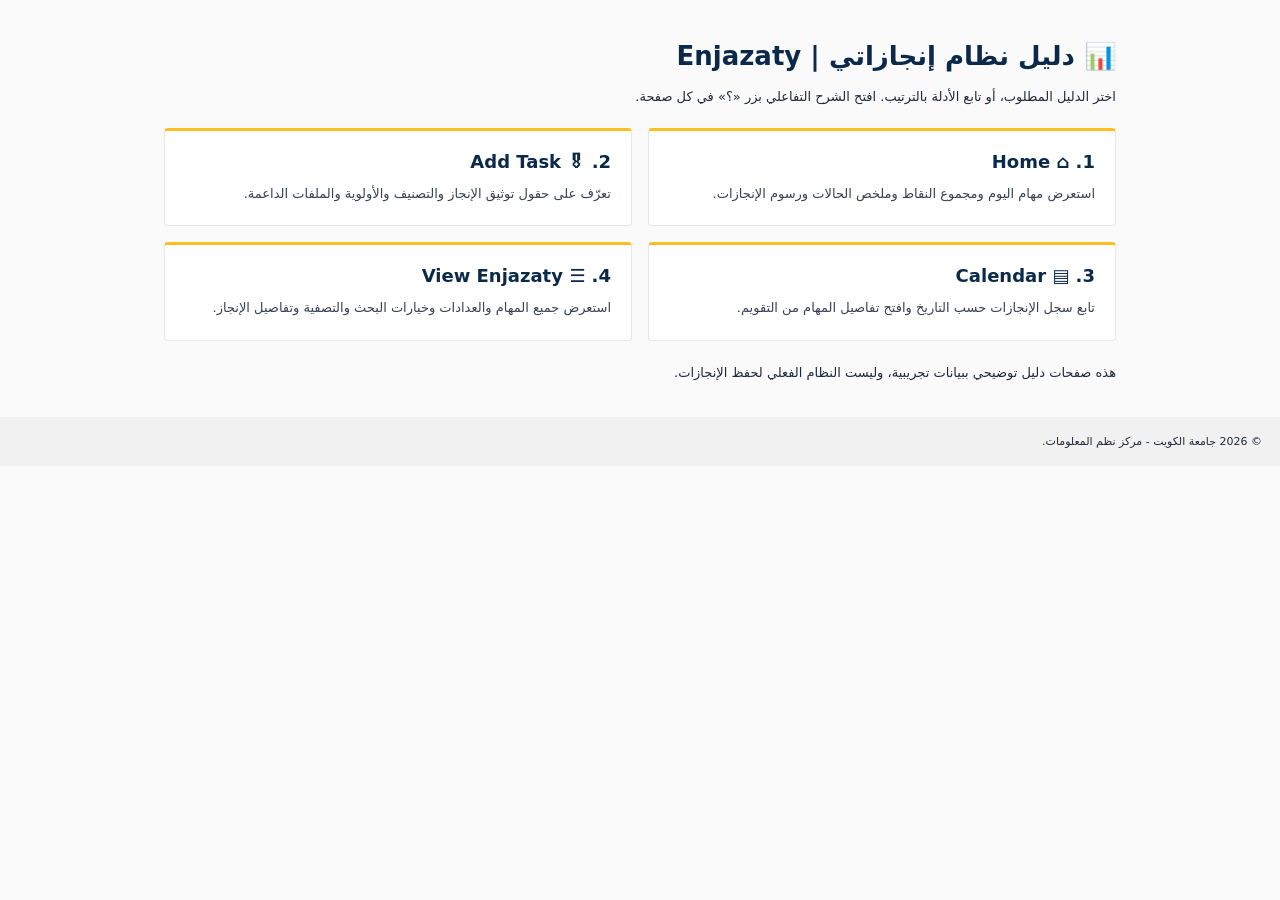
==== multipage/index.html @ e4b004b9 "Add static multi-page Enjazaty guide with shared navigation and tutorials Co-authored-by: q8k1 <8177" ====
<!DOCTYPE html>
<html lang="ar" dir="rtl">
<head>
<meta charset="UTF-8">
<meta name="viewport" content="width=device-width, initial-scale=1">
<link rel="icon" href="data:,">
<title>دليل نظام إنجازاتي | Enjazaty Guide</title>
<link rel="stylesheet" href="styles.css">
</head>
<body>
<main class="hub">
  <h1>📊 دليل نظام إنجازاتي | Enjazaty</h1>
  <p>اختر الدليل المطلوب، أو تابع الأدلة بالترتيب. افتح الشرح التفاعلي بزر «؟» في كل صفحة.</p>
  <div class="hub-grid">
    <a class="box hub-card" href="01-home.html"><h2>1. ⌂ Home</h2><p>استعرض مهام اليوم ومجموع النقاط وملخص الحالات ورسوم الإنجازات.</p></a>
    <a class="box hub-card" href="02-add-task.html"><h2>2. 🎖 Add Task</h2><p>تعرّف على حقول توثيق الإنجاز والتصنيف والأولوية والملفات الداعمة.</p></a>
    <a class="box hub-card" href="03-calendar.html"><h2>3. ▤ Calendar</h2><p>تابع سجل الإنجازات حسب التاريخ وافتح تفاصيل المهام من التقويم.</p></a>
    <a class="box hub-card" href="04-view-enjazaty.html"><h2>4. ☰ View Enjazaty</h2><p>استعرض جميع المهام والعدادات وخيارات البحث والتصفية وتفاصيل الإنجاز.</p></a>
  </div>
  <p>هذه صفحات دليل توضيحي ببيانات تجريبية، وليست النظام الفعلي لحفظ الإنجازات.</p>
</main>
<footer class="footer">© 2026 جامعة الكويت - مركز نظم المعلومات.</footer>
</body>
</html>
---- multipage/styles.css ----
*{box-sizing:border-box}
body{margin:0;font-family:Segoe UI,Tahoma,system-ui,sans-serif;font-size:13px;color:#1f2937;background:#fafafa}
.navy{color:#0b2a4a}
.app{display:flex;min-height:100vh}
.side{width:160px;background:#000;color:#fff;flex-shrink:0;padding-top:6px}
.side a{display:flex;gap:8px;align-items:center;padding:8px 10px;color:#fff;text-decoration:none;font-size:12px;cursor:pointer}
.side a.active{background:#111;font-weight:700}
.main{flex:1;display:flex;flex-direction:column;min-width:0}
.page{padding:12px;flex:1}
.footer{background:#f1f1f1;padding:18px;text-align:right;font-size:11px;direction:rtl}
.box{background:#fff;border:1px solid #e5e7eb;border-radius:4px}
.btn{border:1px solid #d1d5db;background:#fff;border-radius:6px;padding:5px 12px;font-size:12px;cursor:pointer}
.btn-dark{background:#0b2a4a;color:#fff;border:0;border-radius:5px;padding:7px 12px;font-weight:600;font-size:11px;cursor:pointer}
.btn-yellow{background:#fbbf24;border:0;border-radius:5px;padding:4px 12px;font-size:11px;cursor:pointer}
.pill{display:inline-block;border:1px solid #e5e7eb;border-radius:4px;padding:2px 6px;font-size:10px;color:#6b7280;margin-right:4px}
.pill b{color:#111}
.badge{display:inline-flex;align-items:center;gap:4px;background:#dcfce7;color:#166534;border-radius:10px;padding:1px 8px;font-size:10px}
.badge.req{background:#e0e7ff;color:#3730a3}
.badge::before{content:"";width:5px;height:5px;border-radius:50%;background:currentColor}
.card{background:#fff;border:1px solid #e5e7eb;border-left:3px solid #15803d;border-radius:8px;padding:10px;width:235px;max-width:100%;display:flex;flex-direction:column;gap:6px}
.card.blue{border-left-color:#4338ca}
.card h4{margin:0;font-size:13px;display:flex;justify-content:space-between}
.card h4 small{font-weight:400;color:#6b7280;font-size:10px}
.card .foot{border-top:1px solid #eee;padding-top:8px;margin-top:auto;display:flex;justify-content:space-between;align-items:center;font-size:10px;color:#6b7280}
.date-in{flex:1;min-width:0;background:#f5f5f5;border:1px solid #ddd;padding:3px 6px;font-size:10px;position:relative}
.date-in span{display:block;font-size:9px;color:#555}
.date-in::after{content:"📅";position:absolute;right:6px;top:6px;font-size:10px}
.section-h{padding:10px;border-bottom:1px solid #eee;font-size:12px}
.form label{display:block;margin:14px 0 4px;font-size:11px;color:#374151}
.form label.req::before{content:"* ";color:#dc2626}
.form input,.form select,.form textarea{width:100%;min-width:0;border:1px solid #d1d5db;border-radius:4px;padding:6px;font-size:12px;font-family:inherit}
.form textarea{width:50%;height:75px}
.chips{display:flex;flex-wrap:wrap;gap:4px}
.chips button{border:1px solid #d1d5db;background:#fff;border-radius:4px;padding:6px 10px;font-size:10px;font-weight:600;cursor:pointer;color:#0b2a4a}
.chips button.on{background:#0b2a4a;color:#fff!important}
.cal{width:100%;border-collapse:collapse;table-layout:fixed;direction:ltr}
.cal th{border:1px solid #ddd;font-size:12px;padding:3px}
.cal td{border:1px solid #ddd;height:105px;vertical-align:top;text-align:right;padding:3px;font-size:11px}
.cal td.muted{color:#aaa}
.cal td.today{background:#fff8dc}
.ev{display:block;width:100%;border:0;text-align:left;color:#fff;font-family:inherit;font-size:10px;padding:2px 4px;border-radius:3px;margin-top:4px;cursor:pointer;overflow-wrap:anywhere}
.stat{flex:1;min-width:0;background:#fff;border:1px solid #e5e7eb;border-radius:8px;padding:12px}
.stat b{font-size:20px;display:block}
.stat span{font-size:11px;color:#6b7280}
.rpill{border:1px solid #d1d5db;background:#fff;border-radius:16px;padding:5px 10px;font-size:11px;cursor:pointer}
.rpill.on{background:#0b2a4a;color:#fff;border-color:#0b2a4a}
.overlay{display:none;position:fixed;inset:0;background:rgba(0,0,0,.25);z-index:50;align-items:flex-start;justify-content:center;padding:40px 12px 12px}
.overlay.show{display:flex}
.modal{background:#fff;width:480px;max-width:100%;max-height:calc(100dvh - 52px);overflow:auto;border-radius:4px;box-shadow:0 10px 40px rgba(0,0,0,.3)}
.modal .mh{display:flex;justify-content:space-between;padding:12px;border-bottom:1px solid #eee}
.modal .inner{margin:12px;border:1px solid #e5e7eb;border-left:4px solid #fbbf24;border-radius:6px;padding:14px}
.modal .lbl{font-size:9px;color:#6b7280;font-weight:600;margin:12px 0 4px;text-transform:uppercase}
.modal .fld{border:1px solid #ddd;border-radius:4px;padding:7px;font-size:11px;min-height:28px;margin-left:6px}
.modal .area{min-height:70px}
#spot{position:fixed;z-index:90;border-radius:6px;box-shadow:0 0 0 9999px rgba(0,0,0,.45),0 0 0 3px #4f46e5;pointer-events:none}
#tip{position:fixed;z-index:100;background:#fff;border-radius:10px;box-shadow:0 8px 30px rgba(0,0,0,.3);width:300px;max-width:calc(100vw - 20px);max-height:calc(100dvh - 20px);overflow:auto;padding:24px 14px 14px}
#tip .ar{direction:rtl;text-align:right;color:#374151;margin-top:6px;border-top:1px dashed #ddd;padding-top:6px}
#tip .en{direction:ltr;text-align:left;font-weight:600;color:#0b2a4a}
#tip .nav{display:flex;direction:ltr;justify-content:space-between;align-items:center;margin-top:10px}
#tip .nav button{border:0;border-radius:6px;padding:6px 12px;cursor:pointer;font-size:12px}
#tip .next{background:#4f46e5;color:#fff}
#tip .back{background:#e5e7eb}
#tip .count{font-size:11px;color:#6b7280}
#tip .x{position:absolute;top:6px;right:9px;cursor:pointer;color:#666;border:0;background:none;font-size:14px}
#help{position:fixed;bottom:16px;right:16px;z-index:110;background:#4f46e5;color:#fff;border:0;border-radius:50%;width:44px;height:44px;font-size:18px;cursor:pointer}
[hidden]{display:none!important}
a{color:#0b2a4a}
button,input,select,textarea{font-family:inherit}
button:focus-visible,a:focus-visible,input:focus-visible,select:focus-visible,textarea:focus-visible{outline:3px solid #4f46e5;outline-offset:2px}
.guide-header{padding:16px;background:#fff;border-bottom:2px solid #fbbf24;display:flex;align-items:center;justify-content:space-between;gap:12px;flex-wrap:wrap}
.guide-header h1{font-size:20px;margin:0;color:#0b2a4a}
.guide-links{padding:16px 12px 72px;display:flex;justify-content:space-between;gap:12px;flex-wrap:wrap}
.hub{max-width:1000px;margin:auto;padding:24px}
.hub h1{color:#0b2a4a}
.hub-grid{display:grid;grid-template-columns:repeat(2,minmax(0,1fr));gap:16px;margin:24px 0}
.hub-card{display:block;text-decoration:none;padding:20px;border-top:3px solid #fbbf24}
.hub-card h2{font-size:18px;margin:0 0 10px}
.hub-card p{color:#374151;line-height:1.8;margin:0}
#barNames>div{min-width:0;overflow-wrap:anywhere}
#bars,#barNames{direction:ltr}
#stats{flex-wrap:wrap}
#timeF,#rangeF,#statusF,#viewT{display:flex;flex-wrap:wrap;gap:4px;align-items:center}
#rangeF input{min-width:0;max-width:135px}
#searchF{min-width:0}
#cards.list .card{width:100%}
.page>div[style*="display:flex"]{flex-wrap:wrap;gap:8px}
#calNav,#calView{display:flex;flex-wrap:wrap}
.calendar-list{padding:12px;display:grid;gap:12px}
@media(max-width:700px){
 .app{flex-direction:column}
 .side{width:100%;display:grid;grid-template-columns:repeat(2,minmax(0,1fr));padding:4px}
 .side a{padding:10px}
 .guide-header{padding:12px}
 .guide-header h1{font-size:18px}
 .page{padding:10px}
 .stat{flex:1 1 90px;padding:10px}
 .form textarea{width:100%}
 #searchF{flex-basis:100%!important}
 #statusF{flex:1 1 100%}
 #rangeF{margin-top:8px}
 .cal td{height:85px;padding:2px;font-size:10px}
 .cal th{font-size:10px;padding:3px 0}
 .ev{font-size:9px;padding:2px}
 .hub{padding:16px}
 .hub-grid{grid-template-columns:1fr}
 .card{width:100%}
}
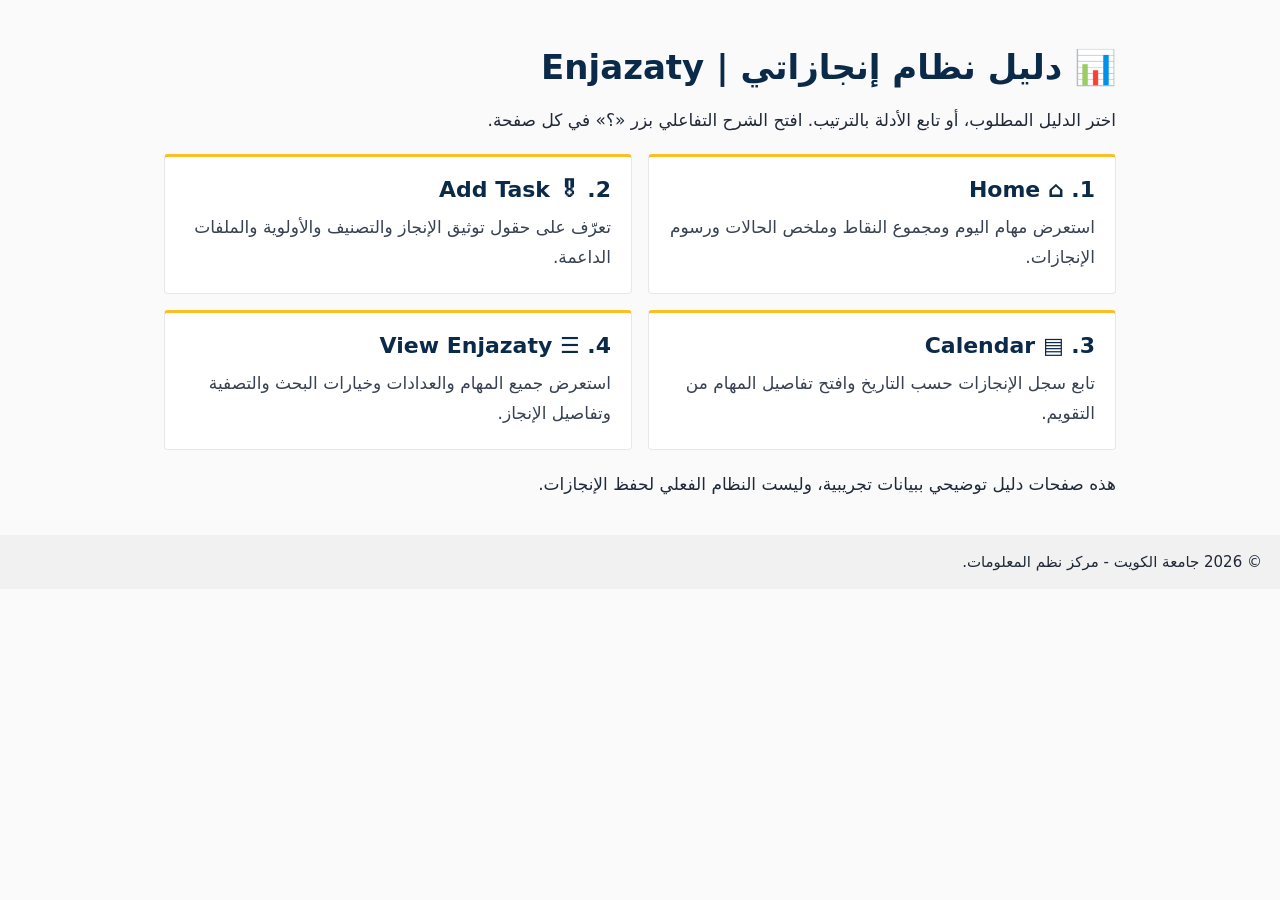
==== commit 0ee4d36f: "Add version query to CSS/JS links so browsers load the latest styles Co-authored-by: q8k1 <81775552+" ====
--- a/multipage/index.html
+++ b/multipage/index.html
@@ -5,7 +5,7 @@
 <meta name="viewport" content="width=device-width, initial-scale=1">
 <link rel="icon" href="data:,">
 <title>دليل نظام إنجازاتي | Enjazaty Guide</title>
-<link rel="stylesheet" href="styles.css">
+<link rel="stylesheet" href="styles.css?v=3">
 </head>
 <body>
 <main class="hub">
--- a/multipage/styles.css
+++ b/multipage/styles.css
@@ -1,80 +1,86 @@
 *{box-sizing:border-box}
-body{margin:0;font-family:Segoe UI,Tahoma,system-ui,sans-serif;font-size:13px;color:#1f2937;background:#fafafa}
+body{margin:0;font-family:Segoe UI,Tahoma,system-ui,sans-serif;font-size:17px;color:#1f2937;background:#fafafa}
 .navy{color:#0b2a4a}
 .app{display:flex;min-height:100vh}
 .side{width:160px;background:#000;color:#fff;flex-shrink:0;padding-top:6px}
-.side a{display:flex;gap:8px;align-items:center;padding:8px 10px;color:#fff;text-decoration:none;font-size:12px;cursor:pointer}
+.side a{display:flex;gap:8px;align-items:center;padding:8px 10px;color:#fff;text-decoration:none;font-size:16px;cursor:pointer}
 .side a.active{background:#111;font-weight:700}
 .main{flex:1;display:flex;flex-direction:column;min-width:0}
 .page{padding:12px;flex:1}
-.footer{background:#f1f1f1;padding:18px;text-align:right;font-size:11px;direction:rtl}
+.footer{background:#f1f1f1;padding:18px;text-align:right;font-size:15px;direction:rtl}
 .box{background:#fff;border:1px solid #e5e7eb;border-radius:4px}
-.btn{border:1px solid #d1d5db;background:#fff;border-radius:6px;padding:5px 12px;font-size:12px;cursor:pointer}
-.btn-dark{background:#0b2a4a;color:#fff;border:0;border-radius:5px;padding:7px 12px;font-weight:600;font-size:11px;cursor:pointer}
-.btn-yellow{background:#fbbf24;border:0;border-radius:5px;padding:4px 12px;font-size:11px;cursor:pointer}
-.pill{display:inline-block;border:1px solid #e5e7eb;border-radius:4px;padding:2px 6px;font-size:10px;color:#6b7280;margin-right:4px}
+.btn{border:1px solid #d1d5db;background:#fff;border-radius:6px;padding:5px 12px;font-size:16px;cursor:pointer}
+.btn-dark{background:#0b2a4a;color:#fff;border:0;border-radius:5px;padding:7px 12px;font-weight:600;font-size:15px;cursor:pointer}
+.btn-yellow{background:#fbbf24;border:0;border-radius:5px;padding:4px 12px;font-size:15px;cursor:pointer}
+.pill{display:inline-block;border:1px solid #e5e7eb;border-radius:4px;padding:2px 6px;font-size:14px;color:#6b7280;margin-right:4px}
 .pill b{color:#111}
-.badge{display:inline-flex;align-items:center;gap:4px;background:#dcfce7;color:#166534;border-radius:10px;padding:1px 8px;font-size:10px}
+.badge{display:inline-flex;align-items:center;gap:4px;background:#dcfce7;color:#166534;border-radius:10px;padding:1px 8px;font-size:14px}
 .badge.req{background:#e0e7ff;color:#3730a3}
 .badge::before{content:"";width:5px;height:5px;border-radius:50%;background:currentColor}
 .card{background:#fff;border:1px solid #e5e7eb;border-left:3px solid #15803d;border-radius:8px;padding:10px;width:235px;max-width:100%;display:flex;flex-direction:column;gap:6px}
 .card.blue{border-left-color:#4338ca}
-.card h4{margin:0;font-size:13px;display:flex;justify-content:space-between}
-.card h4 small{font-weight:400;color:#6b7280;font-size:10px}
-.card .foot{border-top:1px solid #eee;padding-top:8px;margin-top:auto;display:flex;justify-content:space-between;align-items:center;font-size:10px;color:#6b7280}
-.date-in{flex:1;min-width:0;background:#f5f5f5;border:1px solid #ddd;padding:3px 6px;font-size:10px;position:relative}
-.date-in span{display:block;font-size:9px;color:#555}
-.date-in::after{content:"📅";position:absolute;right:6px;top:6px;font-size:10px}
-.section-h{padding:10px;border-bottom:1px solid #eee;font-size:12px}
-.form label{display:block;margin:14px 0 4px;font-size:11px;color:#374151}
+.card h4{margin:0;font-size:17px;display:flex;justify-content:space-between}
+.card h4 small{font-weight:400;color:#6b7280;font-size:14px}
+.card .foot{border-top:1px solid #eee;padding-top:8px;margin-top:auto;display:flex;justify-content:space-between;align-items:center;font-size:14px;color:#6b7280}
+.date-in{flex:1;min-width:0;background:#f5f5f5;border:1px solid #ddd;padding:3px 6px;font-size:14px;position:relative}
+.date-in span{display:block;font-size:13px;color:#555}
+.date-in::after{content:"📅";position:absolute;right:6px;top:6px;font-size:14px}
+.section-h{padding:10px;border-bottom:1px solid #eee;font-size:16px}
+.form label{display:block;margin:14px 0 4px;font-size:15px;color:#374151}
 .form label.req::before{content:"* ";color:#dc2626}
-.form input,.form select,.form textarea{width:100%;min-width:0;border:1px solid #d1d5db;border-radius:4px;padding:6px;font-size:12px;font-family:inherit}
+.form input,.form select,.form textarea{width:100%;min-width:0;border:1px solid #d1d5db;border-radius:4px;padding:6px;font-size:16px;font-family:inherit}
 .form textarea{width:50%;height:75px}
 .chips{display:flex;flex-wrap:wrap;gap:4px}
-.chips button{border:1px solid #d1d5db;background:#fff;border-radius:4px;padding:6px 10px;font-size:10px;font-weight:600;cursor:pointer;color:#0b2a4a}
+.chips button{border:1px solid #d1d5db;background:#fff;border-radius:4px;padding:6px 10px;font-size:14px;font-weight:600;cursor:pointer;color:#0b2a4a}
 .chips button.on{background:#0b2a4a;color:#fff!important}
 .cal{width:100%;border-collapse:collapse;table-layout:fixed;direction:ltr}
-.cal th{border:1px solid #ddd;font-size:12px;padding:3px}
-.cal td{border:1px solid #ddd;height:105px;vertical-align:top;text-align:right;padding:3px;font-size:11px}
+.cal th{border:1px solid #ddd;font-size:16px;padding:3px}
+.cal td{border:1px solid #ddd;height:105px;vertical-align:top;text-align:right;padding:3px;font-size:15px}
 .cal td.muted{color:#aaa}
 .cal td.today{background:#fff8dc}
-.ev{display:block;width:100%;border:0;text-align:left;color:#fff;font-family:inherit;font-size:10px;padding:2px 4px;border-radius:3px;margin-top:4px;cursor:pointer;overflow-wrap:anywhere}
+.ev{display:block;width:100%;border:0;text-align:left;color:#fff;font-family:inherit;font-size:14px;padding:2px 4px;border-radius:3px;margin-top:4px;cursor:pointer;overflow-wrap:anywhere}
 .stat{flex:1;min-width:0;background:#fff;border:1px solid #e5e7eb;border-radius:8px;padding:12px}
-.stat b{font-size:20px;display:block}
-.stat span{font-size:11px;color:#6b7280}
-.rpill{border:1px solid #d1d5db;background:#fff;border-radius:16px;padding:5px 10px;font-size:11px;cursor:pointer}
+.stat b{font-size:24px;display:block}
+.stat span{font-size:15px;color:#6b7280}
+.rpill{border:1px solid #d1d5db;background:#fff;border-radius:16px;padding:5px 10px;font-size:15px;cursor:pointer}
 .rpill.on{background:#0b2a4a;color:#fff;border-color:#0b2a4a}
 .overlay{display:none;position:fixed;inset:0;background:rgba(0,0,0,.25);z-index:50;align-items:flex-start;justify-content:center;padding:40px 12px 12px}
 .overlay.show{display:flex}
 .modal{background:#fff;width:480px;max-width:100%;max-height:calc(100dvh - 52px);overflow:auto;border-radius:4px;box-shadow:0 10px 40px rgba(0,0,0,.3)}
 .modal .mh{display:flex;justify-content:space-between;padding:12px;border-bottom:1px solid #eee}
 .modal .inner{margin:12px;border:1px solid #e5e7eb;border-left:4px solid #fbbf24;border-radius:6px;padding:14px}
-.modal .lbl{font-size:9px;color:#6b7280;font-weight:600;margin:12px 0 4px;text-transform:uppercase}
-.modal .fld{border:1px solid #ddd;border-radius:4px;padding:7px;font-size:11px;min-height:28px;margin-left:6px}
+.modal .lbl{font-size:13px;color:#6b7280;font-weight:600;margin:12px 0 4px;text-transform:uppercase}
+.modal .fld{border:1px solid #ddd;border-radius:4px;padding:7px;font-size:15px;min-height:28px;margin-left:6px}
 .modal .area{min-height:70px}
 #spot{position:fixed;z-index:90;border-radius:6px;box-shadow:0 0 0 9999px rgba(0,0,0,.45),0 0 0 3px #4f46e5;pointer-events:none}
-#tip{position:fixed;z-index:100;background:#fff;border-radius:10px;box-shadow:0 8px 30px rgba(0,0,0,.3);width:300px;max-width:calc(100vw - 20px);max-height:calc(100dvh - 20px);overflow:auto;padding:24px 14px 14px}
+#tip{position:fixed;z-index:100;background:#fff;border-radius:10px;box-shadow:0 8px 30px rgba(0,0,0,.3);width:340px;max-width:calc(100vw - 20px);max-height:calc(100dvh - 20px);overflow:auto;padding:24px 14px 14px}
 #tip .ar{direction:rtl;text-align:right;color:#374151;margin-top:6px;border-top:1px dashed #ddd;padding-top:6px}
 #tip .en{direction:ltr;text-align:left;font-weight:600;color:#0b2a4a}
 #tip .nav{display:flex;direction:ltr;justify-content:space-between;align-items:center;margin-top:10px}
-#tip .nav button{border:0;border-radius:6px;padding:6px 12px;cursor:pointer;font-size:12px}
+#tip .nav button{border:0;border-radius:6px;padding:6px 12px;cursor:pointer;font-size:16px}
 #tip .next{background:#4f46e5;color:#fff}
 #tip .back{background:#e5e7eb}
-#tip .count{font-size:11px;color:#6b7280}
-#tip .x{position:absolute;top:6px;right:9px;cursor:pointer;color:#666;border:0;background:none;font-size:14px}
-#help{position:fixed;bottom:16px;right:16px;z-index:110;background:#4f46e5;color:#fff;border:0;border-radius:50%;width:44px;height:44px;font-size:18px;cursor:pointer}
+#tip .count{font-size:15px;color:#6b7280}
+#tip .x{position:absolute;top:6px;right:9px;cursor:pointer;color:#666;border:0;background:none;font-size:18px}
+#help{position:fixed;bottom:16px;right:16px;z-index:110;background:#4f46e5;color:#fff;border:0;border-radius:50%;width:64px;height:64px;font-size:34px;font-weight:700;cursor:pointer;box-shadow:0 0 0 0 rgba(79,70,229,.7);animation:help-beat 1.6s ease-in-out infinite}
+@keyframes help-beat{0%,100%{transform:scale(1);box-shadow:0 0 6px 2px rgba(79,70,229,.6)}15%{transform:scale(1.18);box-shadow:0 0 18px 8px rgba(124,58,237,.75)}30%{transform:scale(1)}45%{transform:scale(1.12);box-shadow:0 0 14px 6px rgba(124,58,237,.6)}}
+@media(prefers-reduced-motion:reduce){#help{animation:none;box-shadow:0 0 14px 6px rgba(124,58,237,.6)}}
+.start-overlay{position:fixed;inset:0;z-index:120;background:rgba(0,0,0,.45);display:flex;align-items:center;justify-content:center;padding:12px}
+.start-box{background:#fff;border-radius:14px;box-shadow:0 10px 40px rgba(0,0,0,.35);padding:32px 48px}
+.start-btn{background:#4f46e5;color:#fff;border:0;border-radius:10px;padding:14px 48px;font-size:28px;font-weight:700;cursor:pointer}
+.start-btn:hover{background:#4338ca}
 [hidden]{display:none!important}
 a{color:#0b2a4a}
 button,input,select,textarea{font-family:inherit}
 button:focus-visible,a:focus-visible,input:focus-visible,select:focus-visible,textarea:focus-visible{outline:3px solid #4f46e5;outline-offset:2px}
 .guide-header{padding:16px;background:#fff;border-bottom:2px solid #fbbf24;display:flex;align-items:center;justify-content:space-between;gap:12px;flex-wrap:wrap}
-.guide-header h1{font-size:20px;margin:0;color:#0b2a4a}
-.guide-links{padding:16px 12px 72px;display:flex;justify-content:space-between;gap:12px;flex-wrap:wrap}
+.guide-header h1{font-size:24px;margin:0;color:#0b2a4a}
+.guide-links{padding:16px 12px 96px;display:flex;justify-content:space-between;gap:12px;flex-wrap:wrap}
 .hub{max-width:1000px;margin:auto;padding:24px}
 .hub h1{color:#0b2a4a}
 .hub-grid{display:grid;grid-template-columns:repeat(2,minmax(0,1fr));gap:16px;margin:24px 0}
 .hub-card{display:block;text-decoration:none;padding:20px;border-top:3px solid #fbbf24}
-.hub-card h2{font-size:18px;margin:0 0 10px}
+.hub-card h2{font-size:22px;margin:0 0 10px}
 .hub-card p{color:#374151;line-height:1.8;margin:0}
 #barNames>div{min-width:0;overflow-wrap:anywhere}
 #bars,#barNames{direction:ltr}
@@ -91,16 +97,16 @@
  .side{width:100%;display:grid;grid-template-columns:repeat(2,minmax(0,1fr));padding:4px}
  .side a{padding:10px}
  .guide-header{padding:12px}
- .guide-header h1{font-size:18px}
+ .guide-header h1{font-size:22px}
  .page{padding:10px}
  .stat{flex:1 1 90px;padding:10px}
  .form textarea{width:100%}
  #searchF{flex-basis:100%!important}
  #statusF{flex:1 1 100%}
  #rangeF{margin-top:8px}
- .cal td{height:85px;padding:2px;font-size:10px}
- .cal th{font-size:10px;padding:3px 0}
- .ev{font-size:9px;padding:2px}
+ .cal td{height:85px;padding:2px;font-size:14px}
+ .cal th{font-size:14px;padding:3px 0}
+ .ev{font-size:13px;padding:2px}
  .hub{padding:16px}
  .hub-grid{grid-template-columns:1fr}
  .card{width:100%}
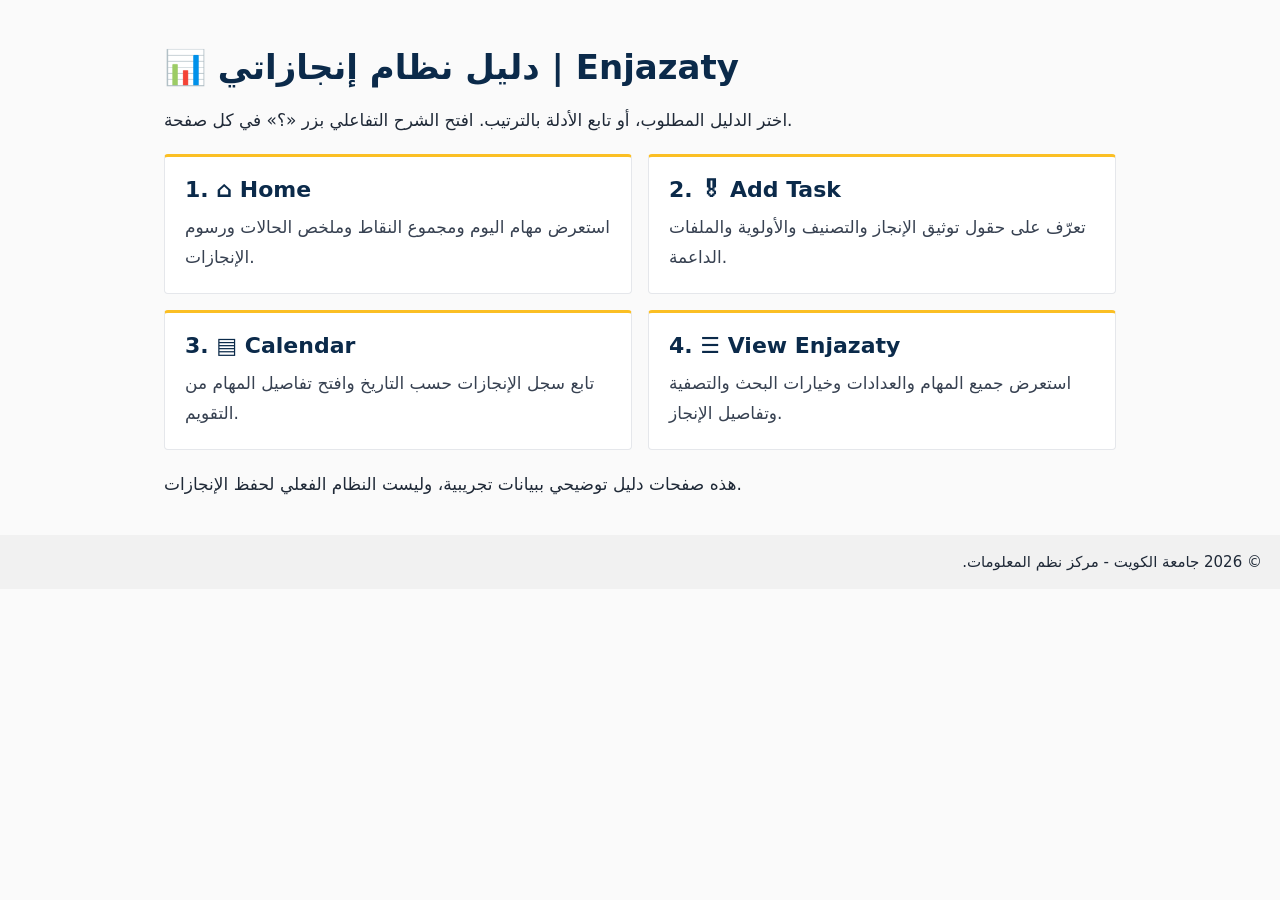
==== commit 0c582c84: "Switch multipage guide to left-to-right layout with left sidebar Co-authored-by: q8k1 <81775552+q8k1" ====
--- a/multipage/index.html
+++ b/multipage/index.html
@@ -1,11 +1,11 @@
 <!DOCTYPE html>
-<html lang="ar" dir="rtl">
+<html lang="ar" dir="ltr">
 <head>
 <meta charset="UTF-8">
 <meta name="viewport" content="width=device-width, initial-scale=1">
 <link rel="icon" href="data:,">
 <title>دليل نظام إنجازاتي | Enjazaty Guide</title>
-<link rel="stylesheet" href="styles.css?v=3">
+<link rel="stylesheet" href="styles.css">
 </head>
 <body>
 <main class="hub">
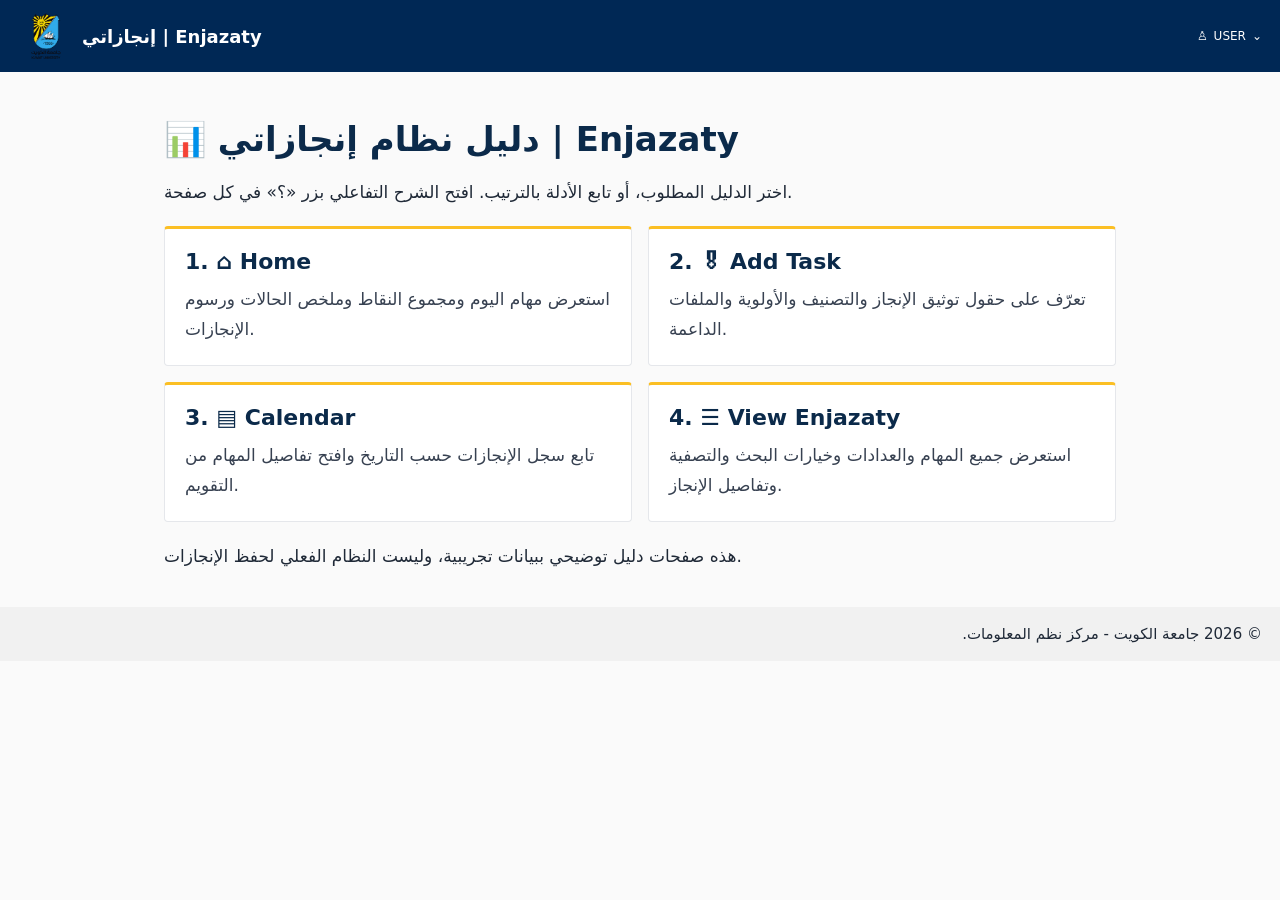
==== commit 1be9a5ae: "Match manager-guide header (navy bar, KU logo, USER) and welcome popup Co-authored-by: q8k1 <8177555" ====
--- a/multipage/index.html
+++ b/multipage/index.html
@@ -5,9 +5,13 @@
 <meta name="viewport" content="width=device-width, initial-scale=1">
 <link rel="icon" href="data:,">
 <title>دليل نظام إنجازاتي | Enjazaty Guide</title>
-<link rel="stylesheet" href="styles.css">
+<link rel="stylesheet" href="styles.css?v=5">
 </head>
 <body>
+<header class="guide-header">
+  <a class="brand" href="index.html" aria-label="دليل نظام إنجازاتي — جميع الأدلة"><img class="university-logo" src="../ku%20logo%20no%20background.png" alt="جامعة الكويت / Kuwait University" width="56" height="56"><h1><span dir="rtl">إنجازاتي</span> | Enjazaty</h1></a>
+  <span class="account"><span aria-hidden="true">♙</span> USER <span aria-hidden="true">⌄</span></span>
+</header>
 <main class="hub">
   <h1>📊 دليل نظام إنجازاتي | Enjazaty</h1>
   <p>اختر الدليل المطلوب، أو تابع الأدلة بالترتيب. افتح الشرح التفاعلي بزر «؟» في كل صفحة.</p>
--- a/multipage/styles.css
+++ b/multipage/styles.css
@@ -65,16 +65,21 @@
 #help{position:fixed;bottom:16px;right:16px;z-index:110;background:#4f46e5;color:#fff;border:0;border-radius:50%;width:64px;height:64px;font-size:34px;font-weight:700;cursor:pointer;box-shadow:0 0 0 0 rgba(79,70,229,.7);animation:help-beat 1.6s ease-in-out infinite}
 @keyframes help-beat{0%,100%{transform:scale(1);box-shadow:0 0 6px 2px rgba(79,70,229,.6)}15%{transform:scale(1.18);box-shadow:0 0 18px 8px rgba(124,58,237,.75)}30%{transform:scale(1)}45%{transform:scale(1.12);box-shadow:0 0 14px 6px rgba(124,58,237,.6)}}
 @media(prefers-reduced-motion:reduce){#help{animation:none;box-shadow:0 0 14px 6px rgba(124,58,237,.6)}}
-.start-overlay{position:fixed;inset:0;z-index:120;background:rgba(0,0,0,.45);display:flex;align-items:center;justify-content:center;padding:12px}
-.start-box{background:#fff;border-radius:14px;box-shadow:0 10px 40px rgba(0,0,0,.35);padding:32px 48px}
-.start-btn{background:#4f46e5;color:#fff;border:0;border-radius:10px;padding:14px 48px;font-size:28px;font-weight:700;cursor:pointer}
-.start-btn:hover{background:#4338ca}
+.tour-welcome{width:420px;max-width:calc(100vw - 32px);max-height:calc(100dvh - 32px);overflow:auto;padding:28px;border:0;border-radius:16px;background:#fff;color:#0b2a4a;text-align:center;box-shadow:0 12px 40px rgba(0,0,0,.25)}
+.tour-welcome::backdrop{background:rgba(0,0,0,.5)}
+.tour-welcome h2{margin:0 0 12px;font-size:22px}
+.tour-welcome p{line-height:1.8;margin:8px 0}
+.tour-welcome .welcome-actions{display:flex;justify-content:center;flex-wrap:wrap;gap:12px;margin-top:20px}
+.tour-welcome .btn-dark{font-size:20px;padding:10px 32px;background:#002855}
 [hidden]{display:none!important}
 a{color:#0b2a4a}
 button,input,select,textarea{font-family:inherit}
 button:focus-visible,a:focus-visible,input:focus-visible,select:focus-visible,textarea:focus-visible{outline:3px solid #4f46e5;outline-offset:2px}
-.guide-header{padding:16px;background:#fff;border-bottom:2px solid #fbbf24;display:flex;align-items:center;justify-content:space-between;gap:12px;flex-wrap:wrap}
-.guide-header h1{font-size:24px;margin:0;color:#0b2a4a}
+.guide-header{min-height:49px;padding:8px 18px;background:#002855;color:#fff;display:flex;align-items:center;justify-content:space-between;gap:12px;flex-wrap:nowrap}
+.guide-header .brand{display:flex;align-items:center;gap:8px;color:#fff;text-decoration:none;min-width:0}
+.university-logo{width:56px;height:56px;object-fit:contain;flex-shrink:0;font-size:8px;color:#fff}
+.guide-header h1{font-size:18px;margin:0;color:#fff}
+.guide-header .account{display:flex;align-items:center;gap:6px;font-size:12px;white-space:nowrap}
 .guide-links{padding:16px 12px 96px;display:flex;justify-content:space-between;gap:12px;flex-wrap:wrap}
 .hub{max-width:1000px;margin:auto;padding:24px}
 .hub h1{color:#0b2a4a}
@@ -96,8 +101,9 @@
  .app{flex-direction:column}
  .side{width:100%;display:grid;grid-template-columns:repeat(2,minmax(0,1fr));padding:4px}
  .side a{padding:10px}
- .guide-header{padding:12px}
- .guide-header h1{font-size:22px}
+ .guide-header{padding:8px 12px}
+ .guide-header h1{font-size:16px}
+ .university-logo{width:44px;height:44px}
  .page{padding:10px}
  .stat{flex:1 1 90px;padding:10px}
  .form textarea{width:100%}
